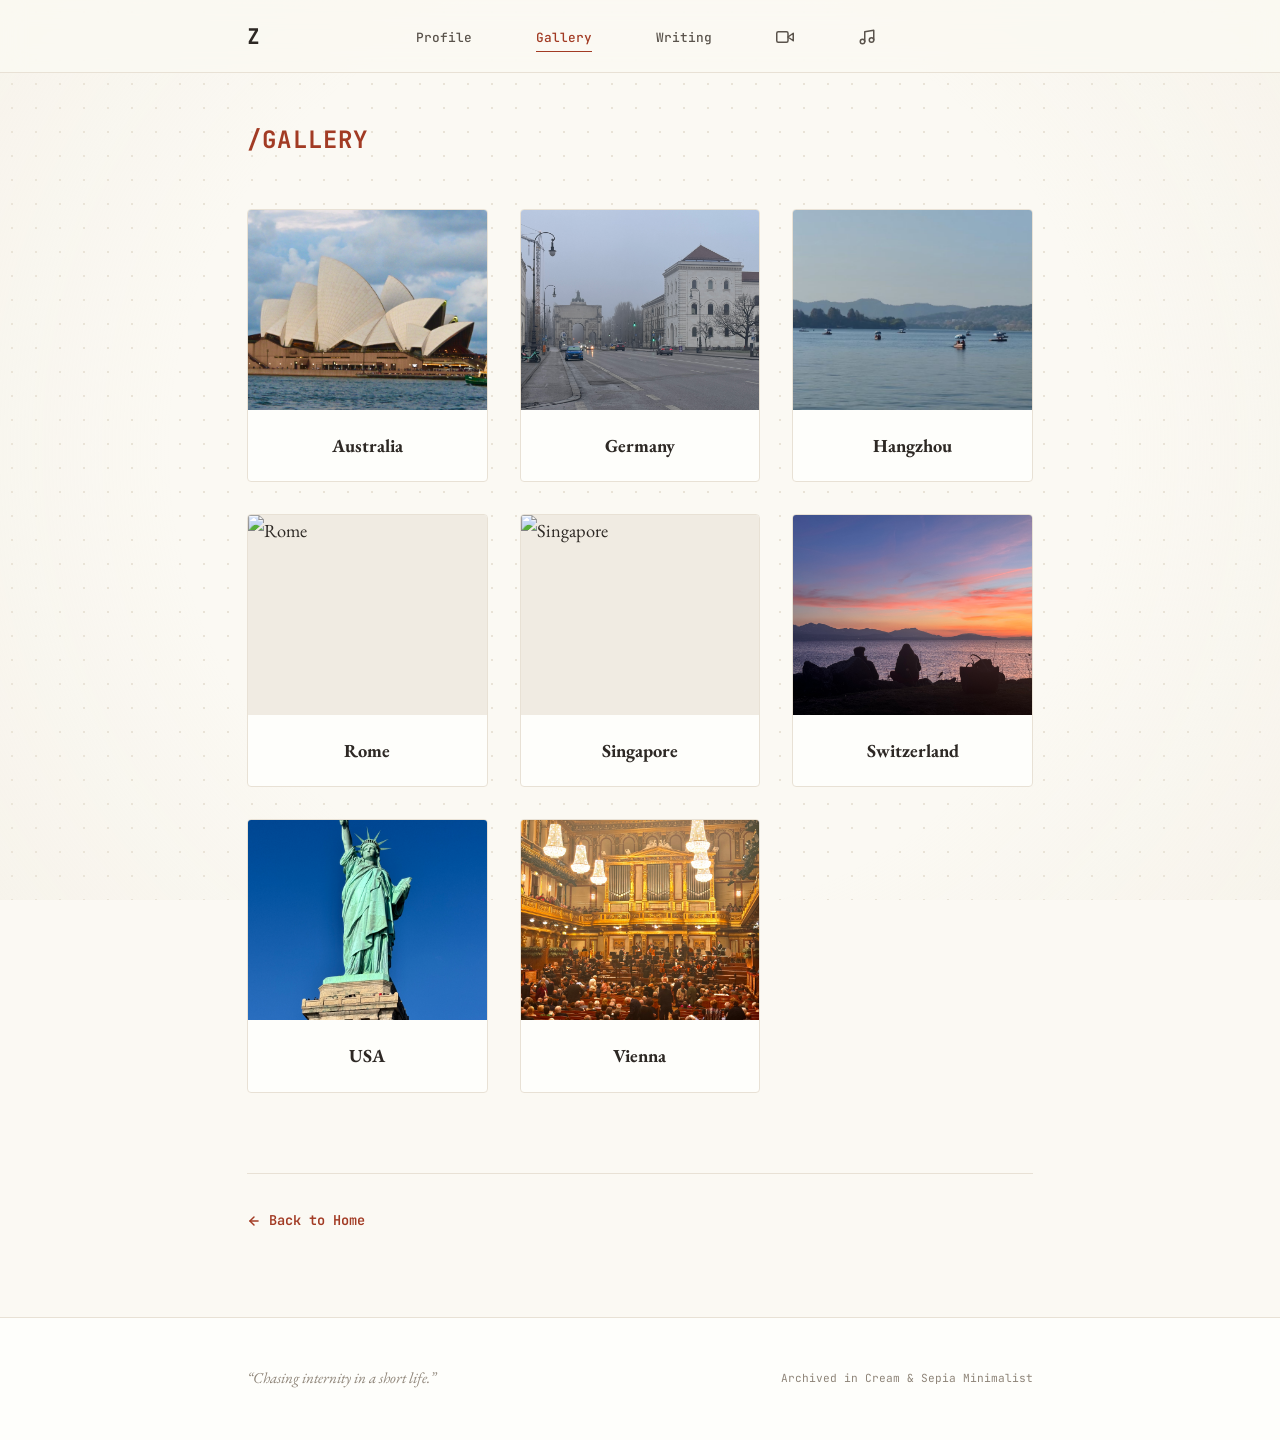
==== gallery.html @ 8818fc6a "Initial commit" ====
<!DOCTYPE html>
<html lang="en">

<head>
    <meta charset="UTF-8">
    <meta name="viewport" content="width=device-width, initial-scale=1.0">
    <title>Gallery | Zheng Zekai</title>
    <meta name="description" content="Personal photography collection of Zheng Zekai, sorted by sub-albums.">
    <link rel="stylesheet" href="style.css">
    <style>
        /* Unique local styles for gallery grid spacing */
        .gallery-grid {
            display: grid;
            grid-template-columns: repeat(3, 1fr);
            gap: 2rem;
            margin-top: 2rem;
        }

        .album-card {
            cursor: pointer;
            background-color: var(--bg-secondary);
            border: 1px solid var(--border);
            border-radius: var(--radius-md);
            overflow: hidden;
            transition: var(--transition-normal);
        }

        .album-card:hover {
            transform: translateY(-4px);
            border-color: var(--accent);
            box-shadow: 0 10px 25px rgba(45, 40, 36, 0.05);
        }

        .album-cover-wrapper {
            width: 100%;
            height: 200px;
            overflow: hidden;
            background-color: #f0ebe2;
            position: relative;
        }

        .album-cover {
            width: 100%;
            height: 100%;
            object-fit: cover;
            transition: transform 0.6s cubic-bezier(0.16, 1, 0.3, 1);
        }

        .album-card:hover .album-cover {
            transform: scale(1.05);
        }

        .album-title-bar {
            padding: 1.25rem;
            text-align: center;
        }

        .album-title-text {
            font-family: var(--font-serif);
            font-size: 1.15rem;
            font-weight: 700;
            color: var(--text-primary);
        }

        /* Photo Grid inside an opened album */
        .photo-grid {
            display: grid;
            grid-template-columns: repeat(3, 1fr);
            gap: 1.5rem;
            margin-top: 2rem;
        }

        .photo-item {
            cursor: pointer;
            border-radius: var(--radius-md);
            overflow: hidden;
            border: 1px solid var(--border);
            height: 180px;
            background-color: #f0ebe2;
            transition: var(--transition-normal);
        }

        .photo-item:hover {
            transform: scale(1.02);
            border-color: var(--accent);
            box-shadow: 0 8px 20px rgba(45, 40, 36, 0.08);
        }

        .photo-item img {
            width: 100%;
            height: 100%;
            object-fit: cover;
        }

        /* Lightbox Fullscreen Overlay */
        .lightbox {
            display: none;
            position: fixed;
            top: 0;
            left: 0;
            width: 100%;
            height: 100%;
            background-color: rgba(43, 40, 36, 0.85);
            /* Warm dark backdrop */
            backdrop-filter: blur(8px);
            -webkit-backdrop-filter: blur(8px);
            z-index: 1000;
            justify-content: center;
            align-items: center;
            user-select: none;
        }

        .lightbox-content-wrapper {
            position: relative;
            max-width: 85%;
            max-height: 80vh;
            display: flex;
            justify-content: center;
            align-items: center;
        }

        .lightbox-img {
            max-width: 100%;
            max-height: 80vh;
            object-fit: contain;
            border-radius: var(--radius-md);
            box-shadow: 0 20px 50px rgba(0, 0, 0, 0.3);
            border: 1px solid rgba(255, 255, 255, 0.1);
        }

        /* Navigation Icons */
        .lightbox-btn {
            position: absolute;
            top: 50%;
            transform: translateY(-50%);
            width: 50px;
            height: 50px;
            border-radius: 50%;
            background-color: rgba(254, 254, 251, 0.1);
            color: #ffffff;
            font-size: 1.5rem;
            display: flex;
            align-items: center;
            justify-content: center;
            cursor: pointer;
            transition: var(--transition-fast);
            border: 1px solid rgba(255, 255, 255, 0.1);
        }

        .lightbox-btn:hover {
            background-color: rgba(254, 254, 251, 0.25);
            color: #ffffff;
        }

        .lightbox-prev {
            left: -80px;
        }

        .lightbox-next {
            right: -80px;
        }

        .lightbox-close {
            position: absolute;
            top: -50px;
            right: 0;
            font-size: 2rem;
            color: rgba(255, 255, 255, 0.7);
            cursor: pointer;
            transition: var(--transition-fast);
        }

        .lightbox-close:hover {
            color: #ffffff;
        }

        @media (max-width: 768px) {

            .gallery-grid,
            .photo-grid {
                grid-template-columns: 1fr;
            }

            .lightbox-prev {
                left: 10px;
            }

            .lightbox-next {
                right: 10px;
            }

            .lightbox-btn {
                background-color: rgba(254, 254, 251, 0.3);
            }

            .lightbox-close {
                top: 15px;
                right: 15px;
                color: #ffffff;
                z-index: 1010;
            }
        }
    </style>
</head>

<body>

    <!-- HEADER -->
    <header id="header">
        <div class="container nav-container">
            <a href="index.html" class="logo" id="logo">Z</a>

            <nav>
                <ul class="nav-links" id="nav-links">
                    <li><a href="profile.html">Profile</a></li>
                    <li><a href="gallery.html" class="active-nav">Gallery</a></li>
                    <li><a href="writing.html">Writing</a></li>
                    <li>
                        <a href="movie.html" id="nav-movie-link" aria-label="Today's Movie" class="nav-icon-link">
                            <svg width="18" height="18" viewBox="0 0 24 24" fill="none" stroke="currentColor"
                                stroke-width="2" stroke-linecap="round" stroke-linejoin="round">
                                <path d="M23 7l-7 5 7 5V7z"></path>
                                <rect x="1" y="5" width="15" height="14" rx="2" ry="2"></rect>
                            </svg>
                        </a>
                    </li>
                    <li>
                        <a href="music.html" id="nav-music-link" aria-label="Today's Music" class="nav-icon-link">
                            <svg width="18" height="18" viewBox="0 0 24 24" fill="none" stroke="currentColor"
                                stroke-width="2" stroke-linecap="round" stroke-linejoin="round">
                                <path d="M9 18V5l12-2v13"></path>
                                <circle cx="6" cy="18" r="3"></circle>
                                <circle cx="18" cy="16" r="3"></circle>
                            </svg>
                        </a>
                    </li>
                </ul>
            </nav>

            <div class="nav-meta">
                <div class="mobile-toggle" id="mobile-toggle" aria-label="Toggle Menu">
                    <span></span>
                    <span></span>
                    <span></span>
                </div>
            </div>
        </div>
    </header>

    <!-- MAIN CONTENT -->
    <main style="padding-top: 7.5rem; padding-bottom: 5rem;">
        <div class="container">

            <!-- Dynamic Category Tag / Breadcrumb -->
            <div style="margin-bottom: 3rem; display: flex; justify-content: space-between; align-items: center;">
                <h1 id="gallery-page-title"
                    style="font-family: var(--font-mono); font-size: 1.5rem; font-weight: 700; color: var(--accent); letter-spacing: 0.05em;">
                    /GALLERY
                </h1>
                <!-- Back to albums button (hidden initially) -->
                <button id="btn-back-to-albums" class="mono"
                    style="display: none; font-size: 0.8rem; font-weight: 600; color: var(--accent-secondary); align-items: center; gap: 0.4rem; cursor: pointer;">
                    &larr; Back to Albums
                </button>
            </div>

            <!-- VIEW 1: ALBUMS DIRECTORY (Visible by default) -->
            <div id="album-directory-view">
                <div class="gallery-grid">
                    <!-- Dynamically populated by app.js -->
                </div>
            </div>

            <!-- VIEW 2: ALBUM PHOTOS INNER GRID (Initially Hidden) -->
            <div id="album-photos-view" style="display: none;">
                <div class="photo-grid" id="album-photo-grid">
                    <!-- JavaScript dynamically populates photo items here -->
                </div>
            </div>

            <!-- Back to Home Link -->
            <div style="margin-top: 5rem; border-top: 1px solid var(--border); padding-top: 2rem;">
                <a href="index.html" class="mono"
                    style="font-size: 0.85rem; font-weight: 600; color: var(--accent); display: inline-flex; align-items: center; gap: 0.5rem; transition: var(--transition-fast);">
                    <svg width="14" height="14" viewBox="0 0 24 24" fill="none" stroke="currentColor" stroke-width="2.5"
                        stroke-linecap="round" stroke-linejoin="round">
                        <line x1="19" y1="12" x2="5" y2="12"></line>
                        <polyline points="12 19 5 12 12 5"></polyline>
                    </svg>
                    Back to Home
                </a>
            </div>

        </div>
    </main>

    <!-- LIGHTBOX OVERLAY WIDGET -->
    <div class="lightbox" id="lightbox-overlay">
        <!-- Close button -->
        <span class="lightbox-close" id="lightbox-close-btn">&times;</span>

        <div class="lightbox-content-wrapper">
            <!-- Navigation Buttons -->
            <button class="lightbox-btn lightbox-prev" id="lightbox-prev-btn"
                aria-label="Previous Photo">&lsaquo;</button>

            <!-- Active Image -->
            <img src="" alt="Enlarged View" class="lightbox-img" id="lightbox-active-img">

            <button class="lightbox-btn lightbox-next" id="lightbox-next-btn" aria-label="Next Photo">&rsaquo;</button>
        </div>
    </div>

    <!-- FOOTER -->
    <footer>
        <div class="container footer-container">
            <div class="footer-text">
                &ldquo;Chasing internity in a short life.&rdquo;
            </div>
            <div class="footer-tech">
                <span>Archived in Cream & Sepia Minimalist</span>
            </div>
        </div>
    </footer>

    <!-- App Script -->
    <script src="app.js"></script>
</body>

</html>
---- style.css ----
/* ==========================================================================
   DESIGN SYSTEM & CUSTOM VARIABLE CONSTANTS
   ========================================================================== 
   PERSONALIZATION TIP:
   Change these CSS variables to swap color schemes, change typography fonts,
   or modify global corners (border-radii).
*/
@import url('https://fonts.googleapis.com/css2?family=EB+Garamond:ital,wght@0,400;0,500;0,600;0,700;1,400;1,500&family=JetBrains+Mono:wght@300;400;500;600;700&family=Plus+Jakarta+Sans:wght@400;500;600;700&family=Noto+Serif+SC:wght@300;400;500;600;700;900&display=swap');

:root {
    /* --- COLOR PALETTE --- */
    --bg-primary: #fbf9f3;
    /* Main page: Warm cream / parchment tone */
    --bg-secondary: #fefefb;
    /* Cards & widgets: Clean soft ivory paper */
    --text-primary: #2d2824;
    /* High-contrast text: Deep warm sepia-charcoal */
    --text-secondary: #5a534c;
    /* Subheadings: Medium sepia-charcoal */
    --text-muted: #8e8478;
    /* Captions & small details: Soft ink tone */
    --accent: #a23b24;
    /* Primary brand/highlight: Deep classic crimson ink */
    --accent-light: #f5eae6;
    /* Active selection tint: Muted rose-cream */
    --accent-secondary: #4a5d4e;
    /* Secondary badge/folders: Moss green / book cloth green */

    /* --- BORDERS & CORNERS --- */
    --border: #e8e1d5;
    /* Borders & dividers: Vintage soft grey-brown line */
    --border-hover: #cbd5e1;
    /* Hovered card lines */
    --radius-sm: 2px;
    /* Crisp technical angles */
    --radius-md: 4px;
    /* Standard component rounding */
    --radius-lg: 6px;
    /* Large widget borders */

    /* --- TYPOGRAPHY --- */
    --font-serif: 'EB Garamond', 'Noto Serif SC', 'Songti SC', 'STSong', '华文宋体', '宋体', serif;
    /* Used for classical, book-like styling */
    --font-sans: 'Plus Jakarta Sans', 'Noto Serif SC', 'Songti SC', sans-serif;
    /* Used for UI controls and navigation headers */
    --font-mono: 'JetBrains Mono', monospace;
    /* Used for computer specs, clock, code snippets */

    /* --- TRANSITIONS --- */
    --transition-fast: 0.15s cubic-bezier(0.16, 1, 0.3, 1);
    --transition-normal: 0.3s cubic-bezier(0.16, 1, 0.3, 1);

    /* --- GRID METRICS --- */
    --grid-size: 24px;
    /* Sizing of dot-grid backgrounds */
}

/* ==========================================================================
   GLOBAL RESET & DECORATIONS
   ========================================================================== */
*,
*::before,
*::after {
    box-sizing: border-box;
    margin: 0;
    padding: 0;
}

html {
    scroll-behavior: smooth;
    -webkit-font-smoothing: antialiased;
    -moz-osx-font-smoothing: grayscale;
}

body {
    background-color: var(--bg-primary);
    color: var(--text-primary);
    font-family: var(--font-serif);
    font-size: 1.15rem;
    line-height: 1.7;
    overflow-x: hidden;
    position: relative;
    display: flex;
    flex-direction: column;
    min-height: 100vh;
}

/* 
  VINTAGE DOT GRID PATTERN
  Uses radial-gradients to draw neat grey dots. 
  Change color #e9e3d7 below to make it brighter or darker.
*/
body::before {
    content: '';
    position: fixed;
    top: 0;
    left: 0;
    width: 100vw;
    height: 100vh;
    background-image: radial-gradient(#e9e3d7 1.2px, transparent 1.2px);
    background-size: var(--grid-size) var(--grid-size);
    z-index: -2;
    pointer-events: none;
}

/* Vignette shadow to give standard vintage edge lighting */
body::after {
    content: '';
    position: fixed;
    top: 0;
    left: 0;
    width: 100%;
    height: 100%;
    background: radial-gradient(circle, rgba(251, 249, 243, 0) 60%, rgba(240, 234, 222, 0.35) 100%);
    z-index: -1;
    pointer-events: none;
}

a {
    color: inherit;
    text-decoration: none;
    transition: var(--transition-fast);
}

button,
input,
textarea {
    font-family: inherit;
    color: inherit;
    background: none;
    border: none;
    outline: none;
}

/* Custom Vintage Scrollbar */
::-webkit-scrollbar {
    width: 8px;
    height: 8px;
}

::-webkit-scrollbar-track {
    background: var(--bg-primary);
    border-left: 1px solid var(--border);
}

::-webkit-scrollbar-thumb {
    background: #e2dacb;
    border-radius: var(--radius-sm);
}

::-webkit-scrollbar-thumb:hover {
    background: var(--text-muted);
}

/* ==========================================================================
   LAYOUT CONTAINERS & UTILITY COMPONENTS
   ========================================================================== */
.container {
    max-width: 850px;
    margin: 0 auto;
    padding: 0 2rem;
}

.mono {
    font-family: var(--font-mono);
}

/* Small tech tags/pills */
.badge {
    display: inline-flex;
    align-items: center;
    gap: 0.5rem;
    padding: 0.25rem 0.75rem;
    background-color: var(--bg-secondary);
    color: var(--accent);
    font-family: var(--font-mono);
    font-size: 0.75rem;
    font-weight: 500;
    border: 1px solid var(--border);
    border-radius: var(--radius-sm);
    text-transform: uppercase;
    letter-spacing: 0.05em;
    box-shadow: 0 1px 2px rgba(0, 0, 0, 0.02);
}

/* Breathing indicator dot */
.badge-status::before {
    content: '';
    width: 6px;
    height: 6px;
    background-color: var(--accent);
    border-radius: 50%;
    display: inline-block;
    animation: pulse 2.5s infinite;
}

@keyframes pulse {
    0% {
        transform: scale(0.9);
        opacity: 0.6;
    }

    50% {
        transform: scale(1.15);
        opacity: 1;
        box-shadow: 0 0 6px rgba(162, 59, 36, 0.4);
    }

    100% {
        transform: scale(0.9);
        opacity: 0.6;
    }
}

/* ==========================================================================
   HEADER & NAVIGATION
   ========================================================================== */
header {
    position: fixed;
    top: 0;
    left: 0;
    width: 100%;
    z-index: 100;
    background-color: rgba(251, 249, 243, 0.85);
    backdrop-filter: blur(12px);
    -webkit-backdrop-filter: blur(12px);
    border-bottom: 1px solid var(--border);
    transition: var(--transition-normal);
}

header.scrolled {
    padding: 0.25rem 0;
    background-color: rgba(254, 254, 251, 0.95);
    box-shadow: 0 2px 15px rgba(45, 40, 36, 0.03);
}

.nav-container {
    display: flex;
    justify-content: space-between;
    align-items: center;
    height: 4.5rem;
}

.logo {
    font-family: var(--font-mono);
    font-weight: 700;
    font-size: 1.35rem;
    /* Enlarged logo 'Z' */
    letter-spacing: -0.02em;
    color: var(--text-primary);
}

.nav-links {
    display: flex;
    align-items: center;
    gap: 4rem;
    list-style: none;
}

.nav-links a {
    font-family: var(--font-mono);
    font-size: 0.8rem;
    font-weight: 500;
    color: var(--text-secondary);
    position: relative;
    padding: 0.25rem 0;
    display: inline-flex;
    align-items: center;
}

.nav-links a::after {
    content: '';
    position: absolute;
    bottom: 0;
    left: 0;
    width: 0;
    height: 1px;
    background-color: var(--accent);
    transition: var(--transition-normal);
}

.nav-links a:hover {
    color: var(--text-primary);
}

.nav-links a:hover::after {
    width: 100%;
}

/* Subpage Active Link Indicator */
.nav-links a.active-nav {
    color: var(--accent);
}

.nav-links a.active-nav::after {
    width: 100%;
}

/* Nav Icons Custom States */
.nav-icon-link svg {
    transition: stroke var(--transition-fast), transform var(--transition-fast);
    stroke: var(--text-secondary);
}

.nav-icon-link:hover svg {
    stroke: var(--accent);
    transform: translateY(-1px);
}

.nav-links a.active-nav svg {
    stroke: var(--accent);
}

.nav-meta {
    display: flex;
    align-items: center;
    gap: 1.25rem;
}

/* Hamburger toggle for mobile devices */
.mobile-toggle {
    display: none;
    cursor: pointer;
    flex-direction: column;
    gap: 5px;
    padding: 12px;       /* Increase touch target area for mobile tap */
    margin-right: -12px; /* Compensate for padding to align with container */
    z-index: 110;        /* Ensure it remains above slideout menus */
}

#nav-music-link {
    position: relative;
    top: 4px;
    /* 将乐符图标单独向上微调 2 像素（正数则向下移动） */
}

#nav-movie-link {
    position: relative;
    top: 4px;
    /* 将影视图标单独向上微调 2 像素（正数则向下移动） */
}

.mobile-toggle span {
    display: block;
    width: 20px;
    height: 1.5px;
    background-color: var(--text-primary);
    transition: var(--transition-normal);
}

/* ==========================================================================
   POEM VIEWPORT
   ========================================================================== */
.hero {
    min-height: 100vh;
    display: flex;
    flex-direction: column;
    justify-content: center;
    padding-top: 4.5rem;
    padding-bottom: 4.5rem;
    position: relative;
}

.poem-wrapper {
    max-width: 650px;
    margin: 0 auto;
    text-align: center;
}

/* Main typography for the typewriter poem stanza */
.poem-content {
    font-family: var(--font-serif);
    font-size: 1.55rem;
    /* Enlarged further to stand out alone on home page */
    color: var(--text-primary);
    line-height: 1.9;
    text-align: left;
    max-width: 480px;
    margin-left: auto;
    margin-right: auto;
    min-height: 150px;
    /* Reserve height to prevent content reflow */
}

.poem-line {
    margin-bottom: 0.75rem;
    letter-spacing: 0.015em;
    position: relative;
    white-space: nowrap;
    overflow: hidden;
}

/* Blinking typewriter prompt cursor */
.cursor {
    font-weight: 100;
    color: var(--accent);
    display: inline-block;
    width: 8px;
    background-color: var(--accent);
    animation: blink 1s step-end infinite;
    margin-left: 2px;
}

@keyframes blink {

    from,
    to {
        background-color: transparent;
    }

    50% {
        background-color: var(--accent);
    }
}

/* ==========================================================================
   RETRO FILE WRAPPER (MICRO-ARCHIVE TERMINAL)
   ========================================================================== */
.console-wrapper {
    margin-top: 2rem;
}

.console {
    background-color: var(--bg-secondary);
    border: 1px solid var(--border);
    border-radius: var(--radius-md);
    box-shadow: 0 10px 30px rgba(45, 40, 36, 0.04);
    overflow: hidden;
}

.console-header {
    background-color: #f7f4ec;
    border-bottom: 1px solid var(--border);
    padding: 0.75rem 1.25rem;
    display: flex;
    justify-content: space-between;
    align-items: center;
}

.console-dots {
    display: flex;
    gap: 6px;
}

/* Terminal control buttons - retro color styling */
.console-dot {
    width: 10px;
    height: 10px;
    border-radius: 50%;
    background-color: var(--border);
}

.console-dot.red {
    background-color: #d1a89f;
}

.console-dot.yellow {
    background-color: #ded0b6;
}

.console-dot.green {
    background-color: #b5c0b1;
}

.console-title {
    font-family: var(--font-mono);
    font-size: 0.75rem;
    color: var(--text-secondary);
    font-weight: 600;
    letter-spacing: 0.05em;
}

/* Console tab bar navigation controls */
.console-tabs {
    display: flex;
    background-color: #faf7f0;
    border-bottom: 1px solid var(--border);
    overflow-x: auto;
}

.console-tab {
    padding: 0.75rem 1.25rem;
    font-family: var(--font-mono);
    font-size: 0.75rem;
    color: var(--text-muted);
    border-right: 1px solid var(--border);
    border-bottom: 1px solid transparent;
    cursor: pointer;
    transition: var(--transition-fast);
    background-color: #faf7f0;
    display: flex;
    align-items: center;
    gap: 0.5rem;
}

.console-tab:hover {
    color: var(--text-primary);
    background-color: var(--bg-secondary);
}

.console-tab.active {
    color: var(--accent);
    background-color: var(--bg-secondary);
    border-bottom-color: var(--bg-secondary);
    font-weight: 600;
}

.console-tab span.ext {
    opacity: 0.6;
}

.console-body {
    padding: 2rem;
    min-height: 280px;
    font-family: var(--font-mono);
    font-size: 0.85rem;
    color: var(--text-secondary);
    background-color: var(--bg-secondary);
    overflow-y: auto;
}

.console-line {
    margin-bottom: 0.6rem;
    display: flex;
    line-height: 1.6;
}

.console-prompt {
    color: var(--accent);
    margin-right: 0.75rem;
    user-select: none;
}

.console-code {
    white-space: pre-wrap;
    word-break: break-word;
}

/* --- SYNTAX THEME STYLING --- */
.syntax-keyword {
    color: var(--accent-secondary);
    font-weight: 600;
}

.syntax-string {
    color: var(--accent);
}

.syntax-number {
    color: #b45309;
}

.syntax-comment {
    color: var(--text-muted);
    font-style: italic;
}

.syntax-type {
    color: var(--text-primary);
    font-weight: 600;
}

/* ==========================================================================
   FOOTER
   ========================================================================== */
footer {
    border-top: 1px solid var(--border);
    background-color: var(--bg-secondary);
    padding: 3rem 0;
    margin-top: auto;
}

.footer-container {
    display: flex;
    justify-content: space-between;
    align-items: center;
    flex-wrap: wrap;
    gap: 1.5rem;
}

.footer-text {
    font-family: var(--font-serif);
    font-size: 0.95rem;
    color: var(--text-muted);
    font-style: italic;
}

.footer-tech {
    display: flex;
    align-items: center;
    gap: 1.5rem;
    font-family: var(--font-mono);
    font-size: 0.7rem;
    color: var(--text-muted);
}

.footer-tech span.divider {
    color: var(--border);
}

/* ==========================================================================
   RESPONSIVE LAYOUT MEDIA QUERIES
   ========================================================================== */
@media (max-width: 768px) {
    body {
        --grid-size: 20px;
        font-size: 1.05rem;
    }

    .container {
        padding: 0 1.5rem;
    }

    /* Set mobile nav links as absolute full-width dropdown menu drawer */
    .nav-links {
        display: none;
        flex-direction: column;
        position: absolute;
        top: 4.5rem;
        left: 0;
        width: 100%;
        background-color: var(--bg-secondary);
        border-bottom: 1px solid var(--border);
        padding: 2rem;
        gap: 1.5rem;
        box-shadow: 0 10px 20px rgba(0,0,0,0.02);
        z-index: 105;
    }

    /* Active state class toggled by JS */
    .nav-links.active {
        display: flex;
    }

    .mobile-toggle {
        display: flex;
    }

    /* Hamburger to 'X' close button transition animations */
    .mobile-toggle span {
        transition: transform var(--transition-fast), opacity var(--transition-fast);
    }
    .mobile-toggle.active span:nth-child(1) {
        transform: translateY(6.5px) rotate(45deg);
    }
    .mobile-toggle.active span:nth-child(2) {
        opacity: 0;
    }
    .mobile-toggle.active span:nth-child(3) {
        transform: translateY(-6.5px) rotate(-45deg);
    }

    /* Redefined mobile poem spacing and typography */
    .poem-content {
        font-size: 1.15rem; /* Reduced from 1.3rem to fit mobile screens perfectly without line-wraps */
        padding: 0 0.5rem;
        min-height: 120px;
    }

    .footer-container {
        flex-direction: column;
        align-items: flex-start;
        gap: 1rem;
    }
}
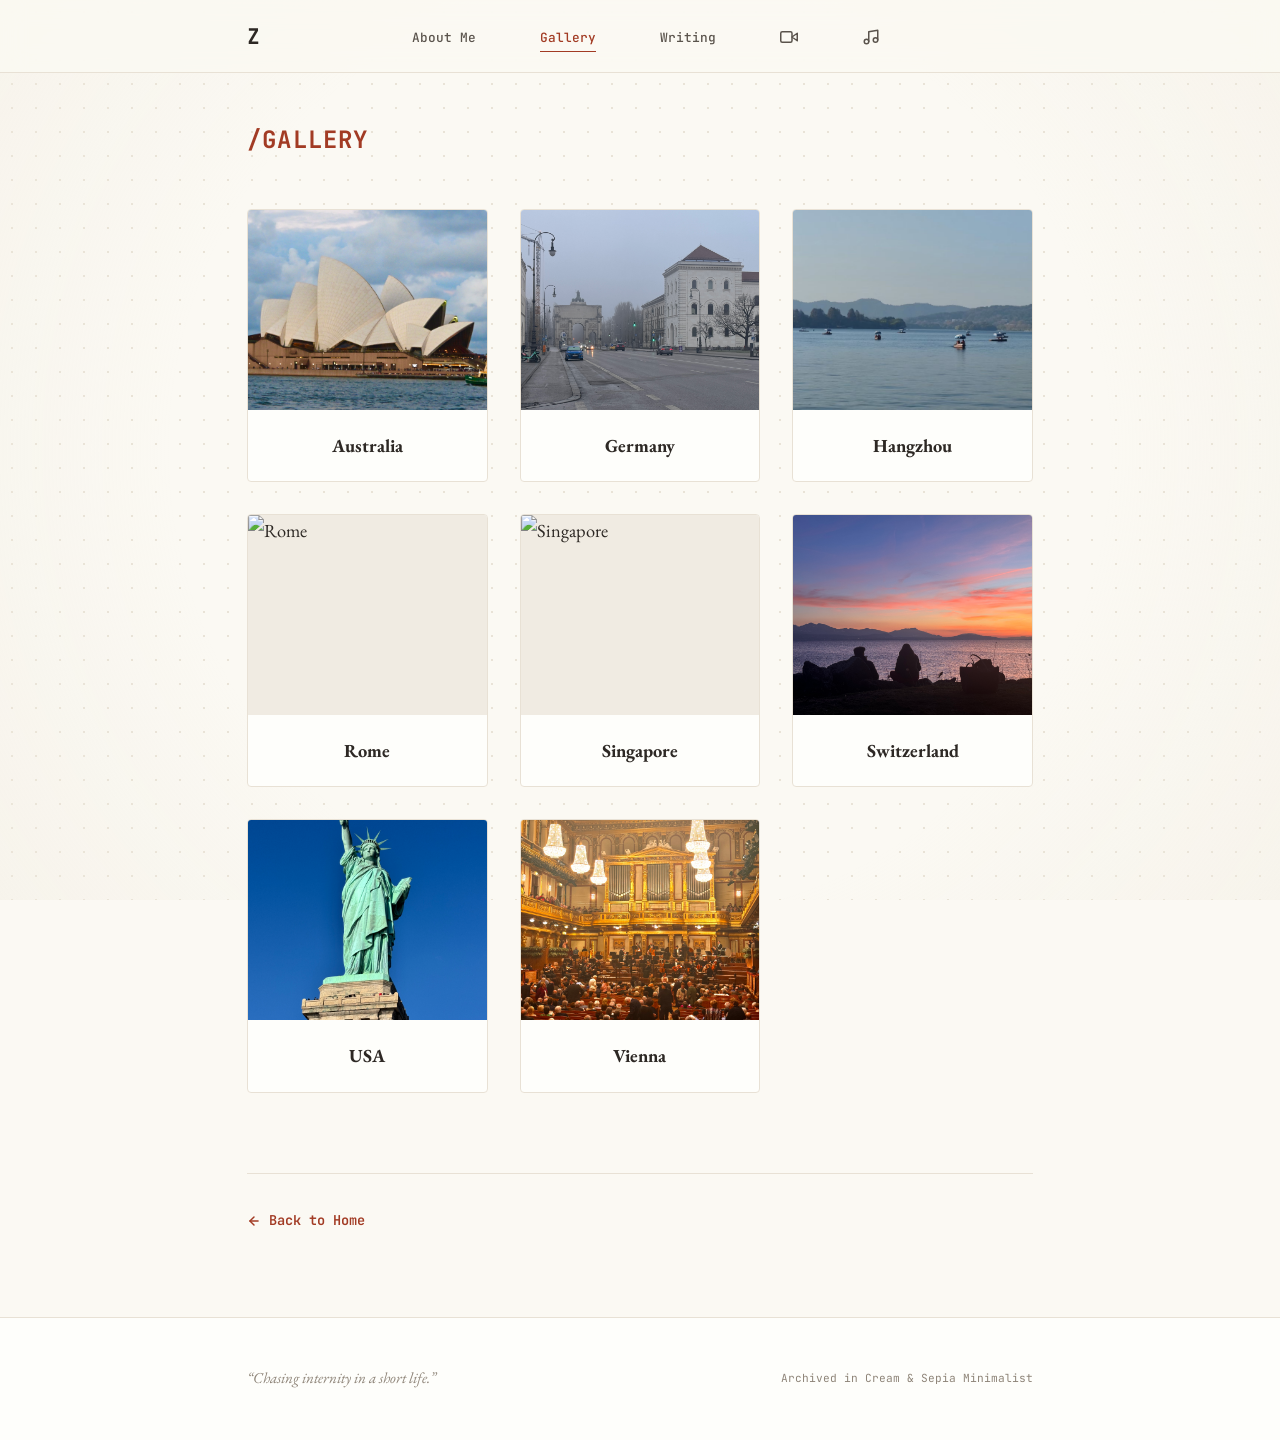
==== commit 679475f5: "Add files via upload" ====
--- a/gallery.html
+++ b/gallery.html
@@ -9,11 +9,16 @@
     <link rel="stylesheet" href="style.css">
     <style>
         /* Unique local styles for gallery grid spacing */
-        .gallery-grid {
+        .gallery-grid,
+        .photo-grid {
             display: grid;
             grid-template-columns: repeat(3, 1fr);
             gap: 2rem;
             margin-top: 2rem;
+        }
+
+        .photo-grid {
+            align-items: start;
         }
 
         .album-card {
@@ -63,21 +68,16 @@
         }
 
         /* Photo Grid inside an opened album */
-        .photo-grid {
-            display: grid;
-            grid-template-columns: repeat(3, 1fr);
-            gap: 1.5rem;
-            margin-top: 2rem;
-        }
-
         .photo-item {
             cursor: pointer;
             border-radius: var(--radius-md);
             overflow: hidden;
             border: 1px solid var(--border);
-            height: 180px;
             background-color: #f0ebe2;
             transition: var(--transition-normal);
+            display: flex;
+            justify-content: center;
+            align-items: center;
         }
 
         .photo-item:hover {
@@ -87,9 +87,9 @@
         }
 
         .photo-item img {
-            width: 100%;
-            height: 100%;
-            object-fit: cover;
+            max-width: 100%;
+            height: auto;
+            display: block;
         }
 
         /* Lightbox Fullscreen Overlay */
@@ -212,7 +212,7 @@
 
             <nav>
                 <ul class="nav-links" id="nav-links">
-                    <li><a href="profile.html">Profile</a></li>
+                    <li><a href="profile.html">About Me</a></li>
                     <li><a href="gallery.html" class="active-nav">Gallery</a></li>
                     <li><a href="writing.html">Writing</a></li>
                     <li>
